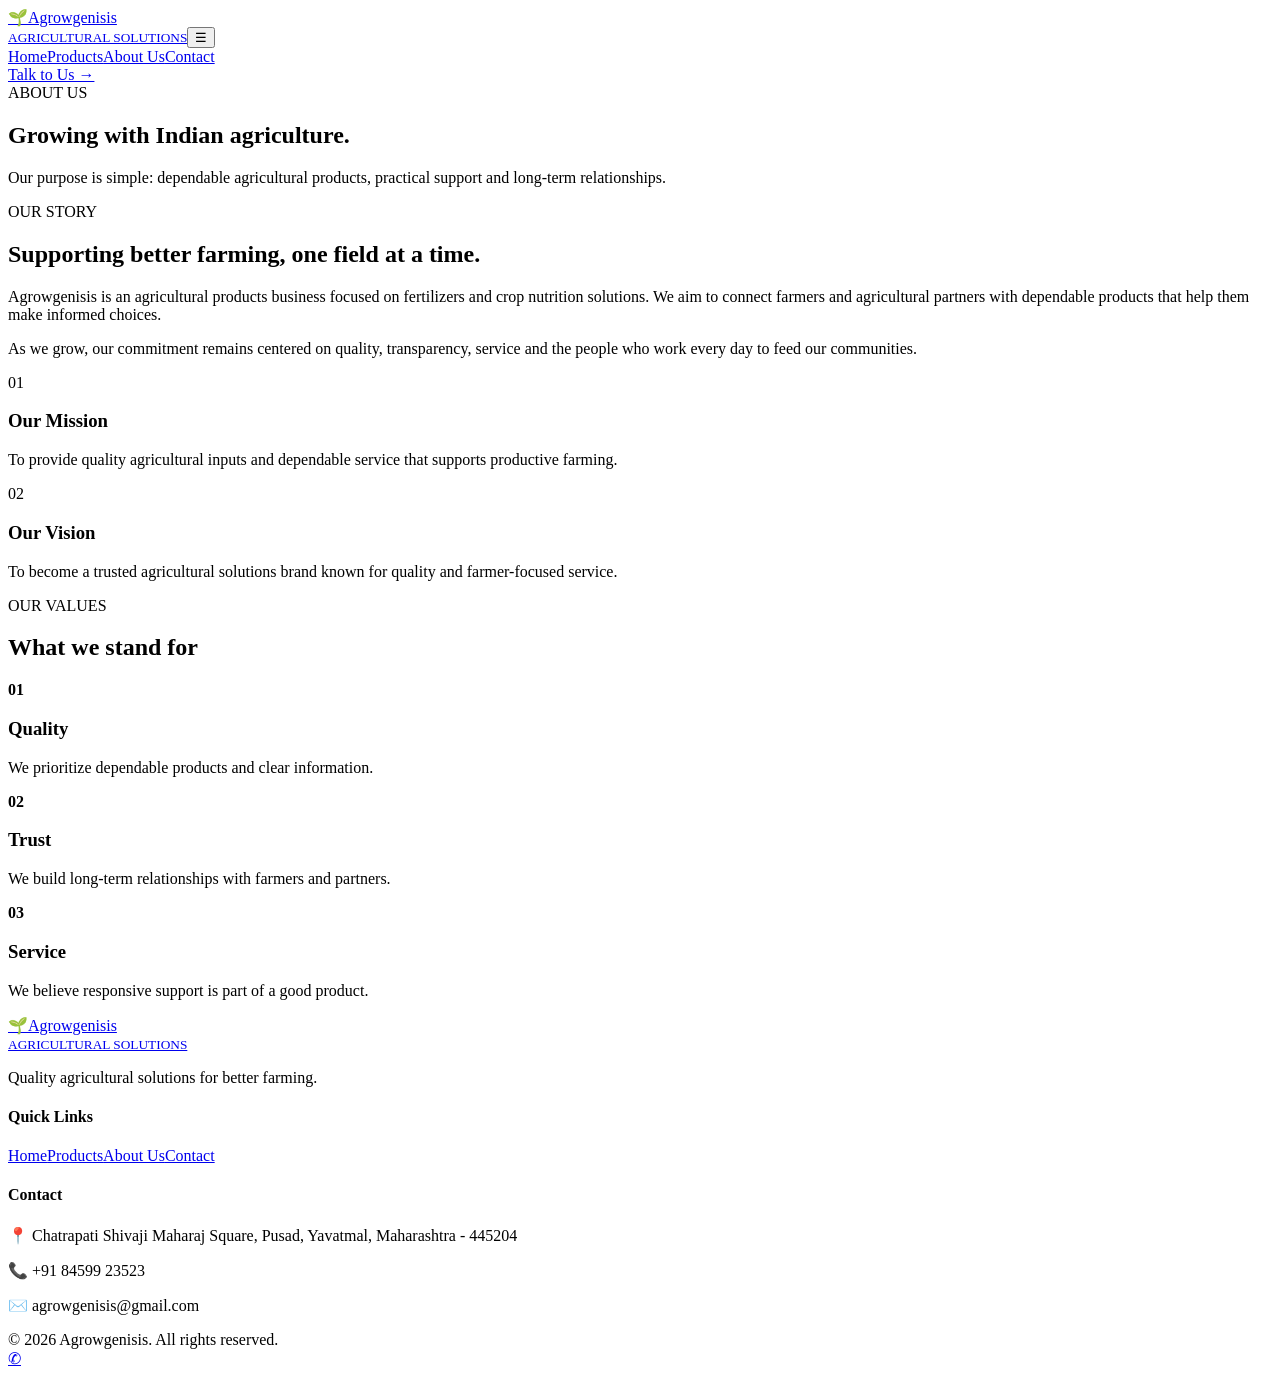
==== about.html @ 6385fc1d "Add files via upload" ====
<!DOCTYPE html>
<html lang="en"><head><meta charset="UTF-8"><meta name="viewport" content="width=device-width, initial-scale=1.0"><title>About Us | Agrowgenisis</title>
<link rel="preconnect" href="https://fonts.googleapis.com"><link rel="preconnect" href="https://fonts.gstatic.com" crossorigin><link href="https://fonts.googleapis.com/css2?family=DM+Sans:wght@400;500;600;700&family=Outfit:wght@500;600;700;800&display=swap" rel="stylesheet"><link rel="stylesheet" href="css/style.css"></head>
<body><header class="header"><div class="container nav"><a class="brand" href="index.html"><span class="brand-mark">🌱</span><span>Agrowgenisis<br><small>AGRICULTURAL SOLUTIONS</small></span></a><button class="menu-toggle">☰</button><nav id="navMenu"><a href="index.html">Home</a><a href="products.html">Products</a><a class="active" href="about.html">About Us</a><a href="contact.html">Contact</a></nav><a class="nav-cta" href="contact.html">Talk to Us →</a></div></header>
<section class="page-hero"><div class="container"><span class="eyebrow green">ABOUT US</span><h1>Growing with Indian agriculture.</h1><p>Our purpose is simple: dependable agricultural products, practical support and long-term relationships.</p></div></section>
<section class="section"><div class="container about-layout"><div><span class="eyebrow green">OUR STORY</span><h2>Supporting better farming, one field at a time.</h2><p>Agrowgenisis is an agricultural products business focused on fertilizers and crop nutrition solutions. We aim to connect farmers and agricultural partners with dependable products that help them make informed choices.</p><p>As we grow, our commitment remains centered on quality, transparency, service and the people who work every day to feed our communities.</p></div><div class="mission-box"><div><span>01</span><h3>Our Mission</h3><p>To provide quality agricultural inputs and dependable service that supports productive farming.</p></div><div><span>02</span><h3>Our Vision</h3><p>To become a trusted agricultural solutions brand known for quality and farmer-focused service.</p></div></div></div></section>
<section class="values"><div class="container"><div class="section-head"><div><span class="eyebrow">OUR VALUES</span><h2>What we stand for</h2></div></div><div class="cards"><article class="value-card"><b>01</b><h3>Quality</h3><p>We prioritize dependable products and clear information.</p></article><article class="value-card"><b>02</b><h3>Trust</h3><p>We build long-term relationships with farmers and partners.</p></article><article class="value-card"><b>03</b><h3>Service</h3><p>We believe responsive support is part of a good product.</p></article></div></div></section>
<footer class="footer"><div class="container footer-grid"><div><a class="brand footer-brand" href="index.html"><span class="brand-mark">🌱</span><span>Agrowgenisis<br><small>AGRICULTURAL SOLUTIONS</small></span></a><p>Quality agricultural solutions for better farming.</p></div><div><h4>Quick Links</h4><a href="index.html">Home</a><a href="products.html">Products</a><a href="about.html">About Us</a><a href="contact.html">Contact</a></div><div><h4>Contact</h4><p>📍 Chatrapati Shivaji Maharaj Square, Pusad, Yavatmal, Maharashtra - 445204</p><p>📞 +91 84599 23523</p><p>✉️ agrowgenisis@gmail.com</p></div></div><div class="copyright">© 2026 Agrowgenisis. All rights reserved.</div></footer><a class="whatsapp" href="https://wa.me/918459923523">✆</a><script src="js/script.js"></script></body></html>
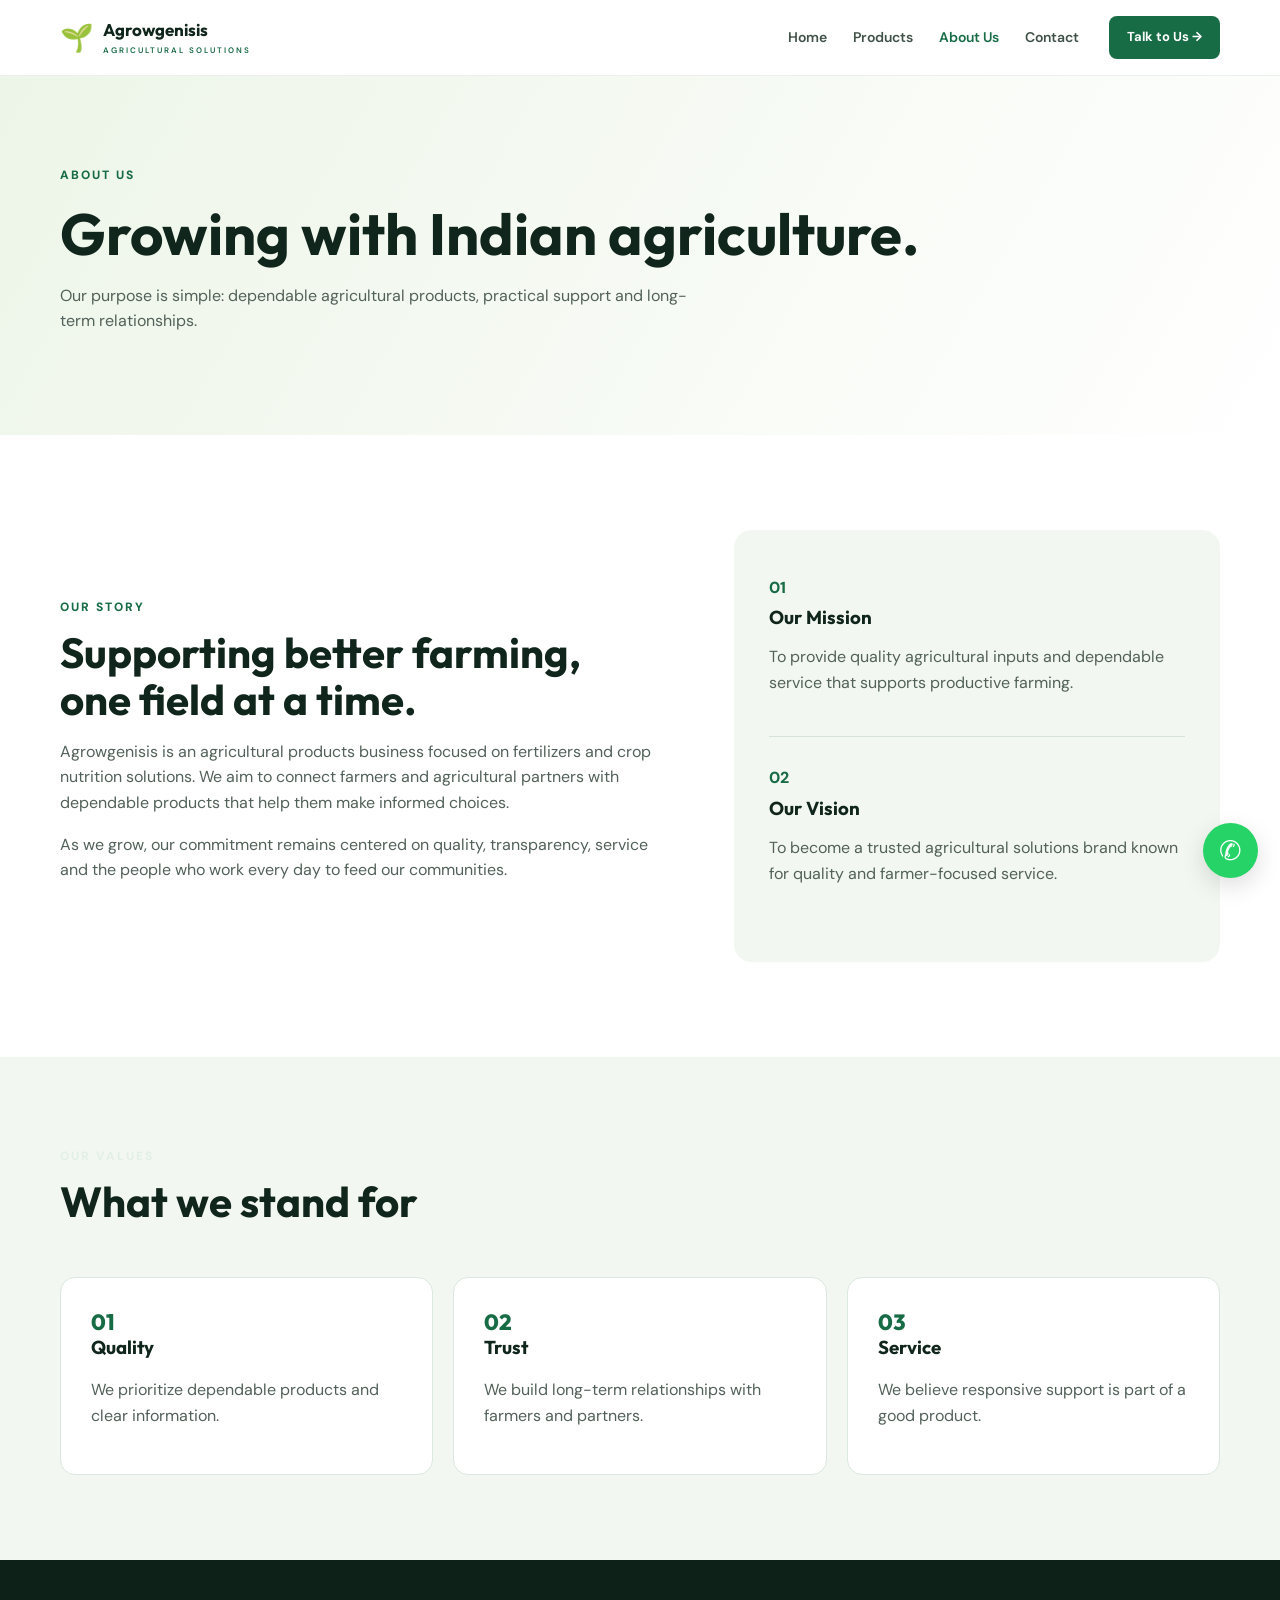
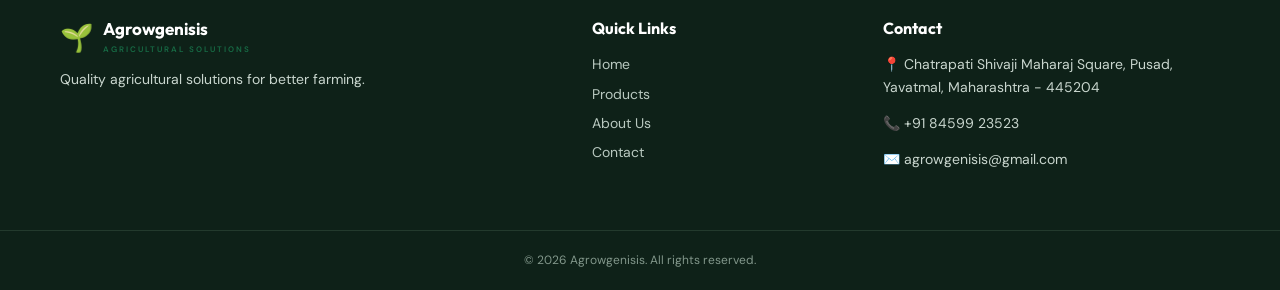
==== commit 1883ec8f: "Update about.html" ====
--- a/about.html
+++ b/about.html
@@ -1,8 +1,8 @@
 <!DOCTYPE html>
 <html lang="en"><head><meta charset="UTF-8"><meta name="viewport" content="width=device-width, initial-scale=1.0"><title>About Us | Agrowgenisis</title>
-<link rel="preconnect" href="https://fonts.googleapis.com"><link rel="preconnect" href="https://fonts.gstatic.com" crossorigin><link href="https://fonts.googleapis.com/css2?family=DM+Sans:wght@400;500;600;700&family=Outfit:wght@500;600;700;800&display=swap" rel="stylesheet"><link rel="stylesheet" href="css/style.css"></head>
+<link rel="preconnect" href="https://fonts.googleapis.com"><link rel="preconnect" href="https://fonts.gstatic.com" crossorigin><link href="https://fonts.googleapis.com/css2?family=DM+Sans:wght@400;500;600;700&family=Outfit:wght@500;600;700;800&display=swap" rel="stylesheet"><link rel="stylesheet" href="style.css"></head>
 <body><header class="header"><div class="container nav"><a class="brand" href="index.html"><span class="brand-mark">🌱</span><span>Agrowgenisis<br><small>AGRICULTURAL SOLUTIONS</small></span></a><button class="menu-toggle">☰</button><nav id="navMenu"><a href="index.html">Home</a><a href="products.html">Products</a><a class="active" href="about.html">About Us</a><a href="contact.html">Contact</a></nav><a class="nav-cta" href="contact.html">Talk to Us →</a></div></header>
 <section class="page-hero"><div class="container"><span class="eyebrow green">ABOUT US</span><h1>Growing with Indian agriculture.</h1><p>Our purpose is simple: dependable agricultural products, practical support and long-term relationships.</p></div></section>
 <section class="section"><div class="container about-layout"><div><span class="eyebrow green">OUR STORY</span><h2>Supporting better farming, one field at a time.</h2><p>Agrowgenisis is an agricultural products business focused on fertilizers and crop nutrition solutions. We aim to connect farmers and agricultural partners with dependable products that help them make informed choices.</p><p>As we grow, our commitment remains centered on quality, transparency, service and the people who work every day to feed our communities.</p></div><div class="mission-box"><div><span>01</span><h3>Our Mission</h3><p>To provide quality agricultural inputs and dependable service that supports productive farming.</p></div><div><span>02</span><h3>Our Vision</h3><p>To become a trusted agricultural solutions brand known for quality and farmer-focused service.</p></div></div></div></section>
 <section class="values"><div class="container"><div class="section-head"><div><span class="eyebrow">OUR VALUES</span><h2>What we stand for</h2></div></div><div class="cards"><article class="value-card"><b>01</b><h3>Quality</h3><p>We prioritize dependable products and clear information.</p></article><article class="value-card"><b>02</b><h3>Trust</h3><p>We build long-term relationships with farmers and partners.</p></article><article class="value-card"><b>03</b><h3>Service</h3><p>We believe responsive support is part of a good product.</p></article></div></div></section>
-<footer class="footer"><div class="container footer-grid"><div><a class="brand footer-brand" href="index.html"><span class="brand-mark">🌱</span><span>Agrowgenisis<br><small>AGRICULTURAL SOLUTIONS</small></span></a><p>Quality agricultural solutions for better farming.</p></div><div><h4>Quick Links</h4><a href="index.html">Home</a><a href="products.html">Products</a><a href="about.html">About Us</a><a href="contact.html">Contact</a></div><div><h4>Contact</h4><p>📍 Chatrapati Shivaji Maharaj Square, Pusad, Yavatmal, Maharashtra - 445204</p><p>📞 +91 84599 23523</p><p>✉️ agrowgenisis@gmail.com</p></div></div><div class="copyright">© 2026 Agrowgenisis. All rights reserved.</div></footer><a class="whatsapp" href="https://wa.me/918459923523">✆</a><script src="js/script.js"></script></body></html>+<footer class="footer"><div class="container footer-grid"><div><a class="brand footer-brand" href="index.html"><span class="brand-mark">🌱</span><span>Agrowgenisis<br><small>AGRICULTURAL SOLUTIONS</small></span></a><p>Quality agricultural solutions for better farming.</p></div><div><h4>Quick Links</h4><a href="index.html">Home</a><a href="products.html">Products</a><a href="about.html">About Us</a><a href="contact.html">Contact</a></div><div><h4>Contact</h4><p>📍 Chatrapati Shivaji Maharaj Square, Pusad, Yavatmal, Maharashtra - 445204</p><p>📞 +91 84599 23523</p><p>✉️ agrowgenisis@gmail.com</p></div></div><div class="copyright">© 2026 Agrowgenisis. All rights reserved.</div></footer><a class="whatsapp" href="https://wa.me/918459923523">✆</a><script src="script.js"></script></body></html>
--- a/style.css
+++ b/style.css
@@ -0,0 +1 @@
+:root{--green:#176b45;--green2:#2f8b59;--light:#f3f7f1;--dark:#10251b;--text:#526159;--white:#fff;--line:#dce7df}*{box-sizing:border-box}html{scroll-behavior:smooth}body{margin:0;font-family:"DM Sans",sans-serif;color:var(--dark);background:#fff;line-height:1.6}.container{width:min(1160px,92%);margin:auto}.header{height:76px;background:#fff;border-bottom:1px solid #edf1ed;position:sticky;top:0;z-index:20}.nav{height:100%;display:flex;align-items:center;gap:30px}.brand{display:flex;align-items:center;gap:9px;text-decoration:none;color:var(--dark);font:700 17px "Outfit";line-height:1}.brand small{font:600 8px "DM Sans";letter-spacing:2px;color:var(--green)}.brand-mark{font-size:27px}.nav nav{display:flex;gap:26px;margin-left:auto}.nav nav a{color:#405148;text-decoration:none;font-weight:600;font-size:14px}.nav nav a:hover,.nav nav a.active{color:var(--green)}.nav-cta{background:var(--green);color:#fff;text-decoration:none;padding:11px 18px;border-radius:8px;font-weight:700;font-size:13px}.menu-toggle{display:none;background:none;border:0;font-size:24px}.hero{min-height:690px;position:relative;background:linear-gradient(90deg,rgba(8,35,21,.78),rgba(8,35,21,.24)),url("https://images.moneycontrol.com/static-mcnews/2021/09/fertiliser.jpg?height=900&impolicy=website&width=1500") center/cover}.hero-content{position:relative;color:#fff;padding-top:115px}.eyebrow{font-size:12px;letter-spacing:2px;font-weight:800;color:#e2efe7}.eyebrow.green{color:var(--green)}h1,h2,h3,h4{font-family:"Outfit";line-height:1.12;margin-top:0}h1{font-size:clamp(48px,7vw,82px);margin:18px 0}.hero h1 span{color:#c5e88e}.hero-content>p{font-size:18px;max-width:620px;color:#e9f1eb}.hero-actions{display:flex;gap:12px;margin:32px 0 65px}.btn{display:inline-block;text-decoration:none;border:0;cursor:pointer;border-radius:8px;padding:13px 21px;font-weight:800;font-family:inherit}.btn-primary{background:#a8d66e;color:#17341f}.btn-light{background:#fff;color:var(--dark)}.btn-dark{background:var(--green);color:#fff}.trust-row{display:flex;gap:55px}.trust-row div{border-left:1px solid rgba(255,255,255,.35);padding-left:18px}.trust-row strong,.trust-row span{display:block}.trust-row strong{font-size:14px}.trust-row span{font-size:12px;color:#d7e4dc}.section{padding:95px 0}.section-head{display:flex;justify-content:space-between;align-items:end;margin-bottom:42px}.section-head h2,h2{font-size:42px;margin:10px 0}.text-link,.product-card a,.catalog-card a{color:var(--green);font-weight:800;text-decoration:none}.cards{display:grid;grid-template-columns:repeat(3,1fr);gap:20px}.product-card,.value-card{border:1px solid var(--line);border-radius:15px;padding:30px;background:#fff;transition:.25s}.product-card:hover,.value-card:hover{transform:translateY(-5px);box-shadow:0 15px 40px rgba(20,65,40,.08)}.product-icon,.catalog-icon{width:68px;height:68px;border-radius:50%;background:#e6f2df;color:var(--green);display:grid;place-items:center;font:800 18px "Outfit";margin-bottom:28px}.product-icon.organic,.catalog-icon.bio{background:#e2f2e8}.product-icon.micro,.catalog-icon.micro{background:#f0efd8}.product-card h3{font-size:24px}.product-card p,.value-card p{color:var(--text)}.split-section{display:grid;grid-template-columns:1fr 1fr;background:var(--light)}.split-image{min-height:570px;background:url("https://glottis.global/wp-content/uploads/2025/09/image-5.png") center/cover}.split-copy{padding:85px max(7vw,40px);max-width:650px}.feature-list{margin:30px 0}.feature-list div{padding:15px 0;border-bottom:1px solid #d7e2d8}.feature-list b,.feature-list span{display:block}.feature-list span{font-size:14px;color:var(--text)}.stats-section{background:var(--green);color:#fff}.stats{display:grid;grid-template-columns:repeat(4,1fr);padding:40px 0}.stats div{padding:0 25px;border-right:1px solid rgba(255,255,255,.2)}.stats div:last-child{border:0}.stats strong,.stats span{display:block}.stats strong{font:700 28px "Outfit"}.stats span{color:#d2e4d8;font-size:13px}.cta-section{padding:75px 0;background:#edf5e8}.cta{display:flex;justify-content:space-between;align-items:center;gap:30px}.cta h2{max-width:700px}.cta p{color:var(--text)}.footer{background:#0e2118;color:#c9d6ce;padding-top:60px}.footer-grid{display:grid;grid-template-columns:2fr 1fr 1.4fr;gap:50px;padding-bottom:45px}.footer-brand{color:#fff}.footer h4{color:#fff;margin-bottom:15px}.footer a:not(.brand){display:block;color:#b9c9c0;text-decoration:none;margin:7px 0;font-size:14px}.footer p{font-size:14px}.copyright{text-align:center;border-top:1px solid #233a2d;padding:20px;font-size:12px;color:#82978b}.whatsapp{position:fixed;right:22px;bottom:22px;width:55px;height:55px;border-radius:50%;display:grid;place-items:center;background:#25d366;color:#fff;text-decoration:none;font-size:27px;box-shadow:0 8px 25px #0002;z-index:30}.page-hero{padding:85px 0;background:linear-gradient(120deg,#edf5e8,#fff)}.page-hero h1{font-size:58px;margin:15px 0 8px}.page-hero p{color:var(--text);max-width:650px}.product-grid{display:grid;grid-template-columns:repeat(2,1fr);gap:20px}.catalog-card{border:1px solid var(--line);border-radius:15px;padding:25px;display:flex;gap:24px}.catalog-icon{flex:0 0 68px;margin:0}.catalog-card h3{font-size:25px;margin:8px 0}.catalog-card p{color:var(--text)}.tag{font-size:10px;letter-spacing:1.5px;color:var(--green);font-weight:800}.about-layout{display:grid;grid-template-columns:1.1fr .9fr;gap:80px;align-items:center}.about-layout p{color:var(--text)}.mission-box{background:var(--light);border-radius:18px;padding:35px}.mission-box>div{padding:10px 0 25px}.mission-box>div+div{border-top:1px solid #d7e2d8;padding-top:28px}.mission-box span{color:var(--green);font-weight:800}.mission-box h3{margin:7px 0}.values{background:var(--light);padding:85px 0}.value-card b{color:var(--green);font:800 22px "Outfit"}.contact-grid{display:grid;grid-template-columns:1fr 1fr;gap:80px}.contact-info p{color:var(--text)}.contact-item{padding:17px 0;border-bottom:1px solid var(--line)}.contact-item b,.contact-item span{display:block}.contact-item span{color:var(--text);font-size:14px}.contact-info .btn{margin-top:25px}.contact-form{background:var(--light);padding:35px;border-radius:16px}.contact-form label{display:block;font-weight:700;font-size:14px;margin-bottom:15px}.contact-form input,.contact-form textarea{width:100%;margin-top:7px;border:1px solid #d2dfd5;border-radius:8px;padding:13px;font:inherit;background:#fff}.contact-form .btn{margin-top:8px}.form-message{color:var(--green);font-weight:700}.menu-toggle{color:var(--dark)}@media(max-width:850px){.nav-cta{display:none}.menu-toggle{display:block;margin-left:auto}.nav nav{display:none;position:absolute;top:76px;left:0;right:0;background:#fff;padding:20px;flex-direction:column;gap:15px;border-bottom:1px solid var(--line)}.nav nav.open{display:flex}.cards,.product-grid,.about-layout,.contact-grid,.footer-grid{grid-template-columns:1fr}.hero{min-height:650px}.hero-content{padding-top:80px}.trust-row{gap:15px;flex-wrap:wrap}.trust-row div{flex:1;min-width:130px}.split-section{grid-template-columns:1fr}.split-image{min-height:360px}.stats{grid-template-columns:repeat(2,1fr);gap:25px}.stats div:nth-child(2){border:0}.cta{flex-direction:column;align-items:flex-start}.section-head{display:block}.section-head .text-link{display:inline-block;margin-top:10px}}@media(max-width:520px){h1{font-size:48px}.page-hero h1{font-size:43px}.section{padding:65px 0}.hero-actions{flex-direction:column;align-items:flex-start}.trust-row{display:none}.catalog-card{display:block}.catalog-icon{margin-bottom:18px}.split-copy{padding:60px 7%}.stats{grid-template-columns:1fr}.stats div{border:0;border-bottom:1px solid rgba(255,255,255,.2);padding:12px 0}.hero{background-position:65% center}}
